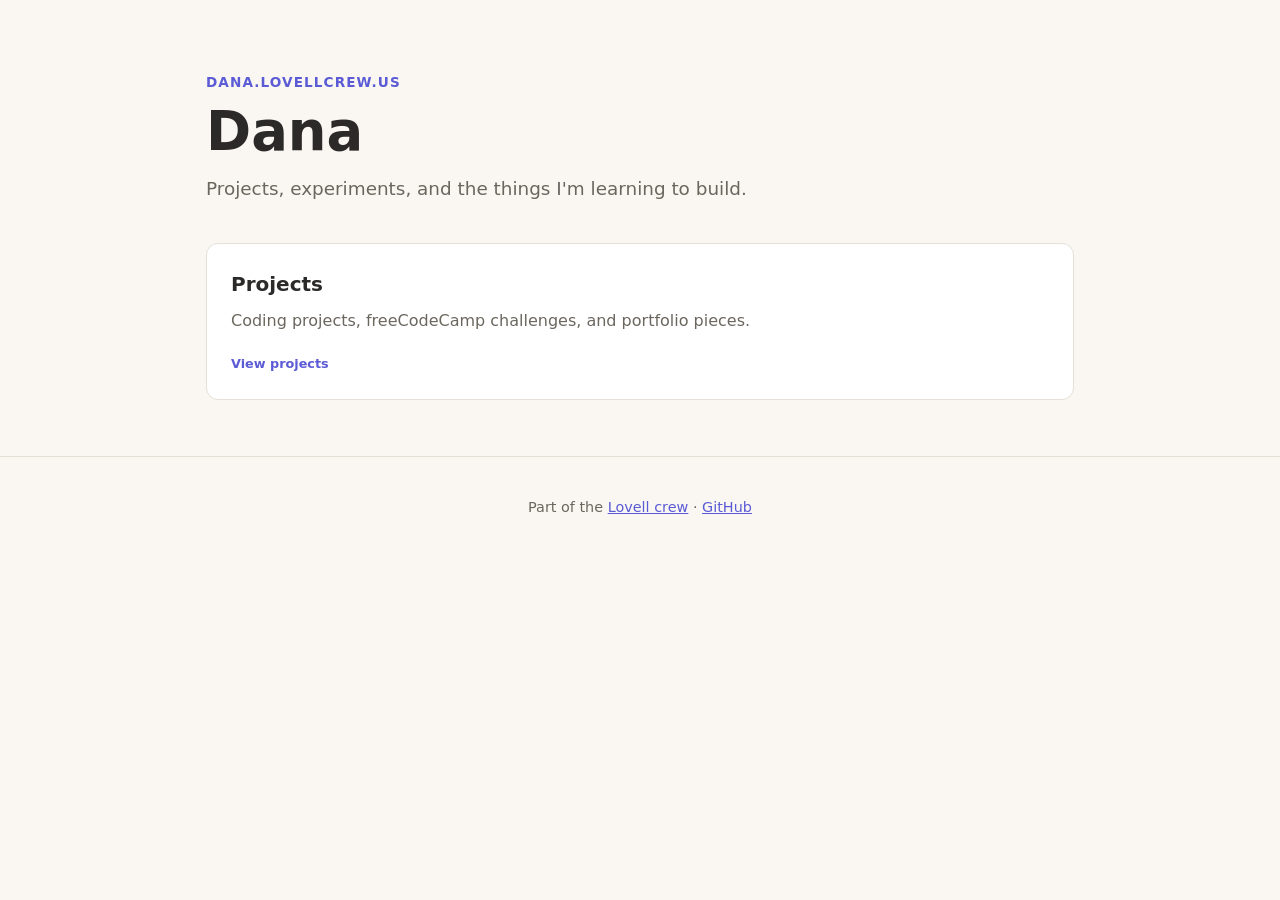
==== index.html @ f3ed4765 "Add initial HTML structure for Dana's site" ====
<!doctype html>
<html lang="en">
<head>
  <meta charset="utf-8">
  <meta name="viewport" content="width=device-width, initial-scale=1">
  <title>Dana | Lovell Crew</title>
  <meta name="description" content="Dana's projects and things I'm learning to build.">
  <link rel="stylesheet" href="/style.css">
</head>
<body>
  <header class="hero">
    <p class="eyebrow">dana.lovellcrew.us</p>
    <h1>Dana</h1>
    <p class="tagline">Projects, experiments, and the things I'm learning to build.</p>
  </header>

  <main>
    <section class="cards" aria-label="Sections of the site">
      <a class="card-link" href="/projects/">
        <article class="card">
          <h2>Projects</h2>
          <p>Coding projects, freeCodeCamp challenges, and portfolio pieces.</p>
          <span class="status">View projects</span>
        </article>
      </a>
    </section>
  </main>

  <footer>
    <p>Part of the <a href="https://lovellcrew.us">Lovell crew</a> &middot; <a href="https://github.com/dmerolesi">GitHub</a></p>
  </footer>
</body>
</html>
---- style.css ----
/* Colors live here so the whole site can be re-themed in one place. */
:root {
  --bg: #faf7f2;
  --surface: #ffffff;
  --text: #2b2a28;
  --muted: #6b675f;
  --accent: #5b5bd6;
  --border: #e6e0d6;
}

@media (prefers-color-scheme: dark) {
  :root {
    --bg: #1b1d1c;
    --surface: #252826;
    --text: #ecebe7;
    --muted: #a8a49c;
    --accent: #a9b0ff;
    --border: #3a3d3b;
  }
}

* { box-sizing: border-box; }

body {
  margin: 0;
  background: var(--bg);
  color: var(--text);
  font-family: system-ui, -apple-system, "Segoe UI", Roboto, sans-serif;
  line-height: 1.6;
}

.hero {
  max-width: 900px;
  margin: 0 auto;
  padding: 72px 16px 40px;
}

.eyebrow {
  margin: 0;
  color: var(--accent);
  font-weight: 600;
  letter-spacing: 0.08em;
  text-transform: uppercase;
  font-size: 0.85rem;
}

h1 {
  margin: 8px 0 12px;
  font-size: clamp(2.2rem, 6vw, 3.4rem);
  line-height: 1.1;
}

.tagline {
  margin: 0;
  max-width: 560px;
  color: var(--muted);
  font-size: 1.15rem;
}

main {
  max-width: 900px;
  margin: 0 auto;
  padding: 0 16px 56px;
}

.cards {
  display: grid;
  grid-template-columns: repeat(auto-fit, minmax(240px, 1fr));
  gap: 16px;
}

.card {
  background: var(--surface);
  border: 1px solid var(--border);
  border-radius: 12px;
  padding: 24px;
}

.card h2 {
  margin: 0 0 8px;
  font-size: 1.25rem;
}

.card p {
  margin: 0 0 16px;
  color: var(--muted);
}

.status {
  font-size: 0.8rem;
  font-weight: 600;
  color: var(--accent);
}

footer {
  border-top: 1px solid var(--border);
  padding: 24px 16px;
  text-align: center;
  color: var(--muted);
  font-size: 0.9rem;
}

footer a { color: var(--accent); }

.card-link {
  color: inherit;
  text-decoration: none;
}

.card-link:hover .card,
.card-link:focus-visible .card {
  border-color: var(--accent);
}

.back {
  color: var(--accent);
  font-weight: 600;
  text-decoration: none;
}
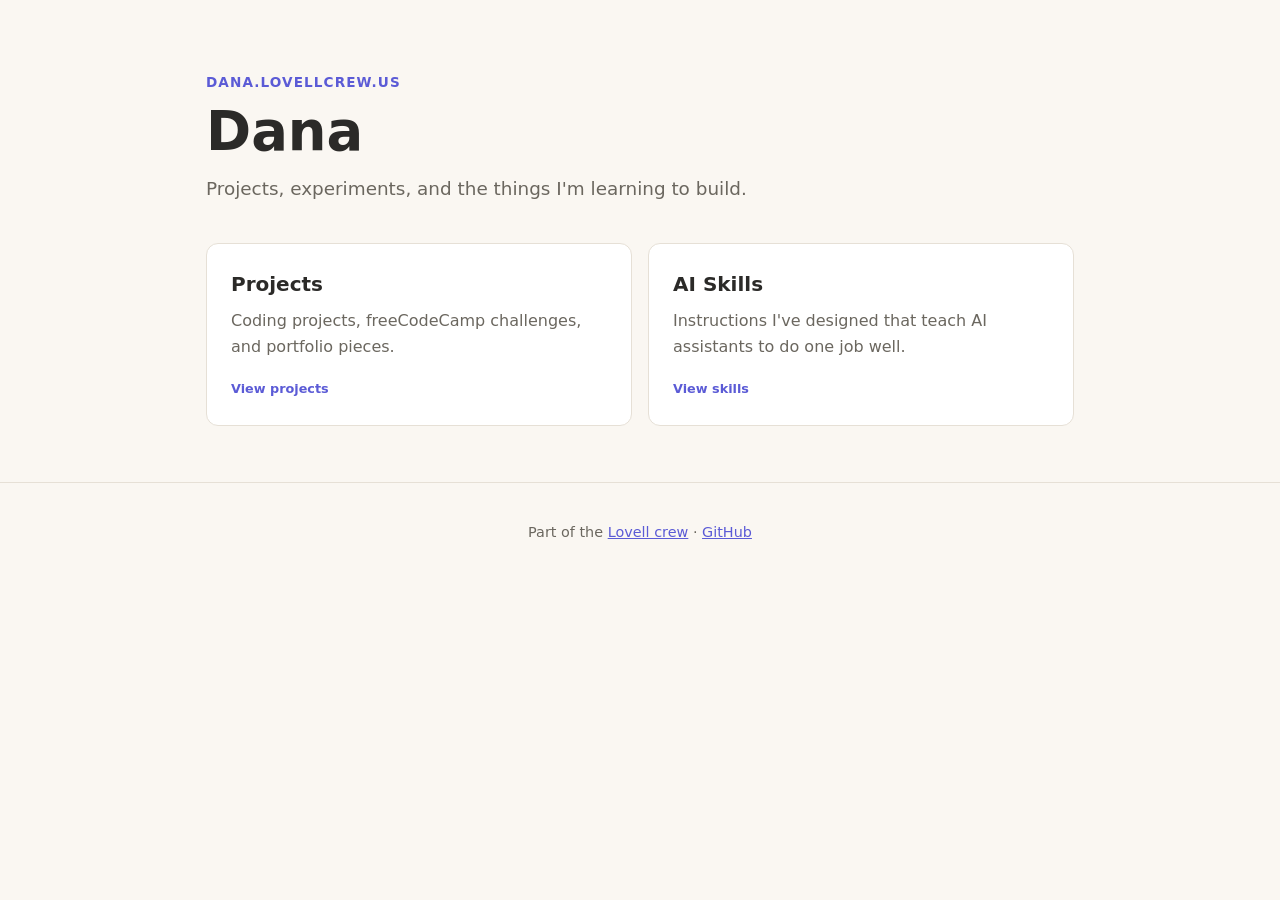
==== commit 77193755: "Add AI Skills section to index.html" ====
--- a/index.html
+++ b/index.html
@@ -23,6 +23,14 @@
           <span class="status">View projects</span>
         </article>
       </a>
+
+      <a class="card-link" href="/skills/">
+        <article class="card">
+          <h2>AI Skills</h2>
+          <p>Instructions I've designed that teach AI assistants to do one job well.</p>
+          <span class="status">View skills</span>
+        </article>
+      </a>
     </section>
   </main>
 
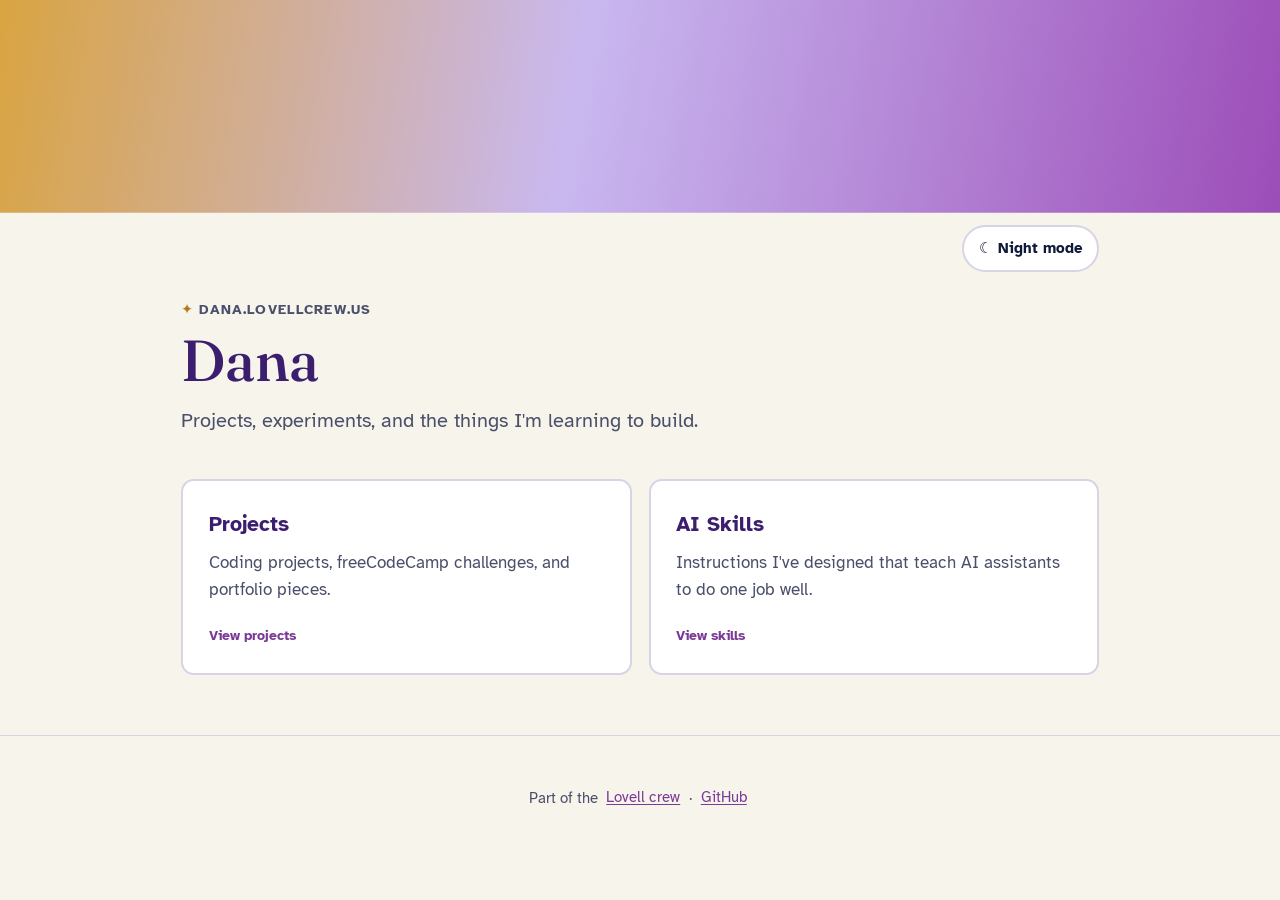
==== commit e276daf5: "Apply Solar Star theme v1 with day/night toggle and banner placeholders Co-Authored-By: Claude Opus " ====
--- a/index.html
+++ b/index.html
@@ -6,15 +6,20 @@
   <title>Dana | Lovell Crew</title>
   <meta name="description" content="Dana's projects and things I'm learning to build.">
   <link rel="stylesheet" href="/style.css">
+  <script src="/theme.js"></script>
 </head>
 <body>
+  <a class="skip" href="#main">Skip to content</a>
+  <div class="banner" role="presentation"></div>
+  <div class="topbar"><button type="button" class="theme-toggle">Night mode</button></div>
+
   <header class="hero">
     <p class="eyebrow">dana.lovellcrew.us</p>
     <h1>Dana</h1>
     <p class="tagline">Projects, experiments, and the things I'm learning to build.</p>
   </header>
 
-  <main>
+  <main id="main">
     <section class="cards" aria-label="Sections of the site">
       <a class="card-link" href="/projects/">
         <article class="card">
--- a/style.css
+++ b/style.css
@@ -1,119 +1,233 @@
-/* Colors live here so the whole site can be re-themed in one place. */
+/* Solar Star theme v1 (Edith's spec, 2026-11-12). One shared stylesheet for every page.
+   Colors are tokens: change them here to re-theme the whole site.
+   Contrast (WCAG 2.2): body text 15.5:1 both modes; links 6.7:1 day / 9.4:1 night;
+   muted text 7.3:1 day / 10.3:1 night; buttons 12:1 day / 7.6:1 night. */
+
+@import url("https://fonts.googleapis.com/css2?family=Atkinson+Hyperlegible:ital,wght@0,400;0,700;1,400&family=Fraunces:opsz,wght@9..144,500&display=swap");
+
 :root {
-  --bg: #faf7f2;
-  --surface: #ffffff;
-  --text: #2b2a28;
-  --muted: #6b675f;
-  --accent: #5b5bd6;
-  --border: #e6e0d6;
-}
-
+  color-scheme: light;
+  --bg: #F7F4EC;          /* starlight */
+  --surface: #FFFFFF;
+  --text: #0F1A3A;        /* night navy */
+  --muted: #4A4F6A;
+  --heading: #3B1E6E;     /* deep violet */
+  --link: #7A3A96;        /* orchid, darkened for day text */
+  --accent-btn: #3B1E6E;
+  --on-accent: #F7F4EC;
+  --star: #B07A1E;        /* sun gold, day icon shade; never body text */
+  --border: #D9D3E6;
+  --orchid: #9C4DB8;      /* decorative only */
+  --banner-image: url("/assets/banner-day.jpg");
+  --banner-fallback: linear-gradient(100deg, #D9A441 0%, #C9B8F0 45%, #9C4DB8 100%);
+
+  --font-body: "Atkinson Hyperlegible", system-ui, -apple-system, "Segoe UI", sans-serif;
+  --font-display: "Fraunces", Georgia, serif;
+}
+
+/* Night: follows the device unless the visitor picked a mode with the toggle. */
 @media (prefers-color-scheme: dark) {
-  :root {
-    --bg: #1b1d1c;
-    --surface: #252826;
-    --text: #ecebe7;
-    --muted: #a8a49c;
-    --accent: #a9b0ff;
-    --border: #3a3d3b;
+  :root:not([data-theme="light"]) {
+    color-scheme: dark;
+    --bg: #0F1A3A;
+    --surface: #18254D;
+    --text: #F7F4EC;
+    --muted: #C5C8D8;
+    --heading: #E4DAFA;
+    --link: #C9B8F0;      /* lavender */
+    --accent-btn: #D9A441;
+    --on-accent: #0F1A3A;
+    --star: #D9A441;
+    --border: #2E3B66;
+    --banner-image: url("/assets/banner-night.jpg");
+    --banner-fallback: linear-gradient(100deg, #0F1A3A 0%, #3B1E6E 55%, #9C4DB8 100%);
   }
 }
+:root[data-theme="dark"] {
+  color-scheme: dark;
+  --bg: #0F1A3A;
+  --surface: #18254D;
+  --text: #F7F4EC;
+  --muted: #C5C8D8;
+  --heading: #E4DAFA;
+  --link: #C9B8F0;
+  --accent-btn: #D9A441;
+  --on-accent: #0F1A3A;
+  --star: #D9A441;
+  --border: #2E3B66;
+  --banner-image: url("/assets/banner-night.jpg");
+  --banner-fallback: linear-gradient(100deg, #0F1A3A 0%, #3B1E6E 55%, #9C4DB8 100%);
+}
 
 * { box-sizing: border-box; }
+
+html {
+  font-size: 106.25%; /* 17px when the browser default is 16px; scales with zoom */
+  -webkit-text-size-adjust: 100%;
+}
 
 body {
   margin: 0;
   background: var(--bg);
   color: var(--text);
-  font-family: system-ui, -apple-system, "Segoe UI", Roboto, sans-serif;
+  font-family: var(--font-body);
   line-height: 1.6;
-}
+  overflow-wrap: break-word;
+}
+
+a { color: var(--link); text-underline-offset: 0.15em; }
+:focus-visible { outline: 3px solid var(--link); outline-offset: 3px; border-radius: 4px; }
+
+.skip {
+  position: absolute; left: -999rem; top: 0.5rem;
+  background: var(--surface); color: var(--text); padding: 0.6rem 1rem; z-index: 10;
+}
+.skip:focus { left: 1rem; }
+
+/* Banner: swap /assets/banner-day.jpg and /assets/banner-night.jpg to change it (no code edits).
+   Until those files exist, the gradient underneath shows as a placeholder. No text on the image. */
+.banner {
+  width: 100%;
+  height: 9.375rem;              /* ~150px on phones */
+  background-image: var(--banner-image), var(--banner-fallback);
+  background-size: cover, cover;
+  background-position: left center, left center;
+  background-repeat: no-repeat;
+}
+@media (min-width: 48rem) { .banner { height: 12.5rem; } }
+
+.topbar {
+  max-width: 56rem;
+  margin: 0 auto;
+  padding: 0.75rem 1rem 0;
+  display: flex;
+  justify-content: flex-end;
+}
+
+.theme-toggle {
+  font: inherit;
+  font-size: 0.9rem;
+  font-weight: 700;
+  min-height: 2.75rem;           /* 44px+ tap target */
+  min-width: 2.75rem;
+  padding: 0.4rem 0.9rem;
+  color: var(--text);
+  background: var(--surface);
+  border: 2px solid var(--border);
+  border-radius: 999px;
+  cursor: pointer;
+}
+.theme-toggle:hover { border-color: var(--link); }
 
 .hero {
-  max-width: 900px;
+  max-width: 56rem;
   margin: 0 auto;
-  padding: 72px 16px 40px;
+  padding: 1.5rem 1rem 2.5rem;
 }
 
 .eyebrow {
   margin: 0;
-  color: var(--accent);
-  font-weight: 600;
+  color: var(--muted);
+  font-weight: 700;
   letter-spacing: 0.08em;
   text-transform: uppercase;
   font-size: 0.85rem;
 }
+.eyebrow::before { content: "\2726\00a0"; color: var(--star); }  /* four-point star mark */
+
+h1, h2 { color: var(--heading); }
 
 h1 {
-  margin: 8px 0 12px;
+  margin: 0.5rem 0 0.75rem;
+  font-family: var(--font-display);
+  font-weight: 500;
   font-size: clamp(2.2rem, 6vw, 3.4rem);
   line-height: 1.1;
 }
 
 .tagline {
   margin: 0;
-  max-width: 560px;
+  max-width: 36rem;
   color: var(--muted);
   font-size: 1.15rem;
 }
 
 main {
-  max-width: 900px;
+  max-width: 56rem;
   margin: 0 auto;
-  padding: 0 16px 56px;
+  padding: 0 1rem 3.5rem;
 }
 
 .cards {
   display: grid;
-  grid-template-columns: repeat(auto-fit, minmax(240px, 1fr));
-  gap: 16px;
+  grid-template-columns: repeat(auto-fit, minmax(min(15rem, 100%), 1fr));
+  gap: 1rem;
 }
 
 .card {
+  height: 100%;
   background: var(--surface);
-  border: 1px solid var(--border);
-  border-radius: 12px;
-  padding: 24px;
+  border: 2px solid var(--border);
+  border-radius: 0.75rem;
+  padding: 1.5rem;
 }
 
 .card h2 {
-  margin: 0 0 8px;
+  margin: 0 0 0.5rem;
   font-size: 1.25rem;
+  font-weight: 700;
 }
 
 .card p {
-  margin: 0 0 16px;
+  margin: 0 0 1rem;
   color: var(--muted);
 }
 
 .status {
-  font-size: 0.8rem;
-  font-weight: 600;
-  color: var(--accent);
+  font-size: 0.85rem;
+  font-weight: 700;
+  color: var(--link);
+}
+
+.card-link {
+  display: block;
+  color: inherit;
+  text-decoration: none;
+  border-radius: 0.75rem;
+}
+.card-link:hover .card,
+.card-link:focus-visible .card { border-color: var(--link); }
+
+.back {
+  color: var(--link);
+  font-weight: 700;
+  text-decoration: none;
+  display: inline-block;
+  padding: 0.6rem 0;             /* taller tap target */
+}
+.eyebrow:has(.back)::before { content: none; }
+
+.btn {
+  display: inline-flex;
+  align-items: center;
+  min-height: 2.75rem;
+  padding: 0.5rem 1.1rem;
+  font-weight: 700;
+  color: var(--on-accent);
+  background: var(--accent-btn);
+  border-radius: 999px;
+  text-decoration: none;
 }
 
 footer {
   border-top: 1px solid var(--border);
-  padding: 24px 16px;
+  padding: 1.5rem 1rem;
   text-align: center;
   color: var(--muted);
   font-size: 0.9rem;
 }
-
-footer a { color: var(--accent); }
-
-.card-link {
-  color: inherit;
-  text-decoration: none;
-}
-
-.card-link:hover .card,
-.card-link:focus-visible .card {
-  border-color: var(--accent);
-}
-
-.back {
-  color: var(--accent);
-  font-weight: 600;
-  text-decoration: none;
-}
+footer a { color: var(--link); display: inline-block; padding: 0.5rem 0.25rem; }
+
+@media (prefers-reduced-motion: reduce) {
+  *, *::before, *::after { transition: none !important; animation: none !important; scroll-behavior: auto !important; }
+}
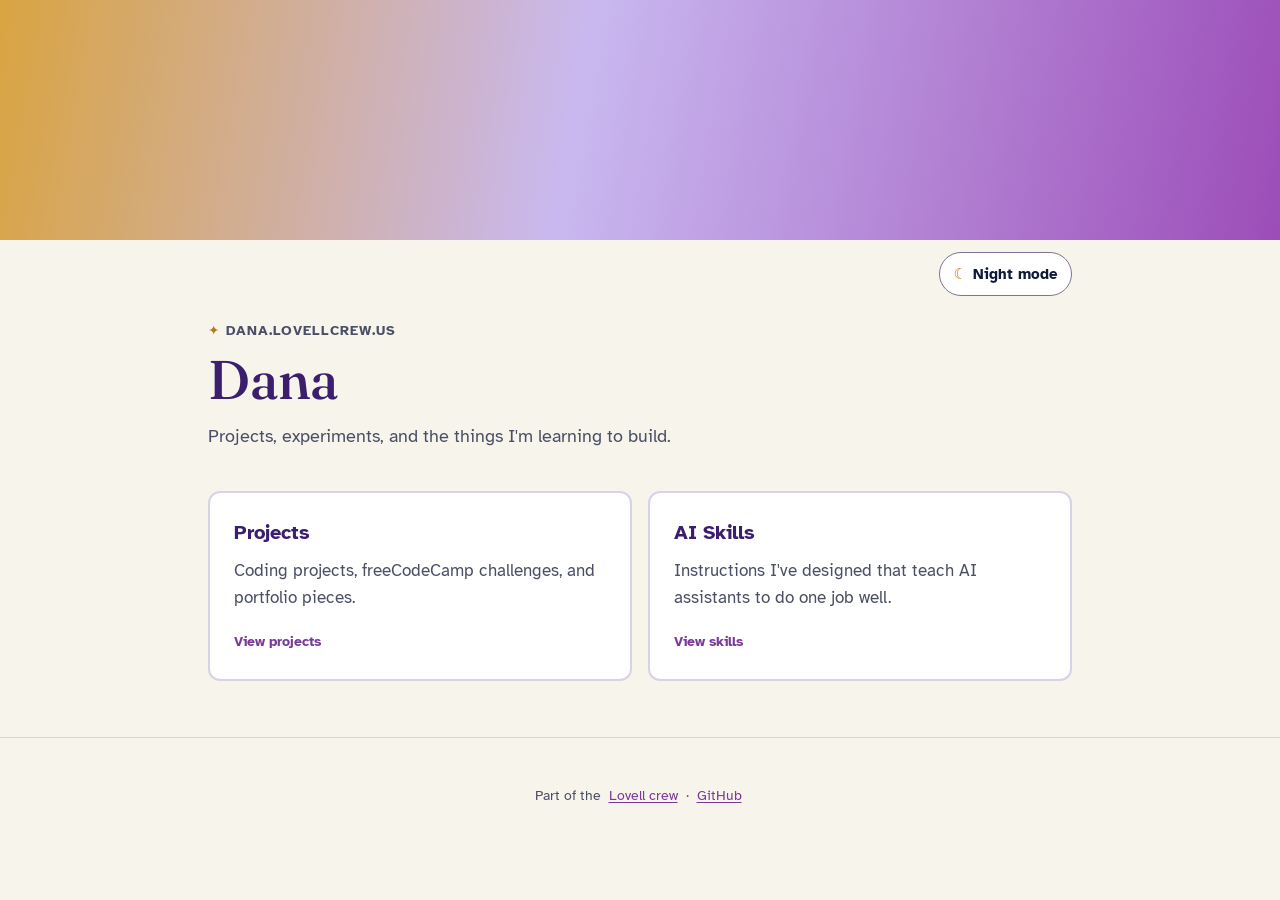
==== commit 2acb5f9c: "Use shared Solar Star stylesheet (solar-star.css + theme.js from Bob) Co-Authored-By: Claude Opus 5." ====
--- a/index.html
+++ b/index.html
@@ -5,13 +5,14 @@
   <meta name="viewport" content="width=device-width, initial-scale=1">
   <title>Dana | Lovell Crew</title>
   <meta name="description" content="Dana's projects and things I'm learning to build.">
+  <link rel="stylesheet" href="/solar-star.css">
   <link rel="stylesheet" href="/style.css">
   <script src="/theme.js"></script>
 </head>
 <body>
   <a class="skip" href="#main">Skip to content</a>
-  <div class="banner" role="presentation"></div>
-  <div class="topbar"><button type="button" class="theme-toggle">Night mode</button></div>
+  <div class="ss-banner" role="presentation"></div>
+  <div class="topbar"><button type="button" class="ss-theme-toggle">Night mode</button></div>
 
   <header class="hero">
     <p class="eyebrow">dana.lovellcrew.us</p>
--- a/solar-star.css
+++ b/solar-star.css
@@ -0,0 +1,155 @@
+/* Solar Star theme v1 (Edith's spec, 2026-11-12). One shared stylesheet for every page and app.
+   Change a color here and everything that links this file follows.
+   Day/night: follows the device; html[data-theme="light"|"dark"] (set by theme.js) overrides it.
+   Contrast numbers for every pair: see contrast-report.md beside this file. */
+
+@import url("https://fonts.googleapis.com/css2?family=Atkinson+Hyperlegible:ital,wght@0,400;0,700;1,400&family=Fraunces:opsz,wght@9..144,500&display=swap");
+
+:root {
+  /* Brand palette (raw colors: use the role colors below in pages) */
+  --ss-navy: #0F1A3A;
+  --ss-starlight: #F7F4EC;
+  --ss-violet: #3B1E6E;
+  --ss-orchid: #9C4DB8;        /* decorative only */
+  --ss-orchid-dark: #7A3A96;   /* day links */
+  --ss-lavender: #C9B8F0;      /* night links */
+  --ss-lavender-light: #E4DAFA;/* night headings */
+  --ss-gold: #D9A441;          /* night buttons + star marks, never body text */
+  --ss-gold-dark: #B07A1E;     /* day icons */
+  --ss-teal: #2FA7B5;          /* rare accent, night only for text */
+
+  /* Fonts and sizes */
+  --ss-font-body: "Atkinson Hyperlegible", system-ui, -apple-system, "Segoe UI", Roboto, sans-serif;
+  --ss-font-heading: "Fraunces", Georgia, "Times New Roman", serif;
+  --ss-text-size: 1.0625rem;   /* about 17px */
+  --ss-line: 1.6;
+  --ss-radius: 0.75rem;
+  --ss-tap: 2.75rem;           /* 44px minimum tap target */
+  --ss-banner-height: clamp(9.375rem, 22vw, 15rem); /* 150px on phones */
+
+  /* Day roles (default) */
+  --ss-bg: var(--ss-starlight);
+  --ss-surface: #FFFFFF;
+  --ss-surface-2: #EFEAF6;
+  --ss-text: var(--ss-navy);
+  --ss-muted: #4A4F66;
+  --ss-heading: var(--ss-violet);
+  --ss-link: var(--ss-orchid-dark);
+  --ss-accent: var(--ss-violet);       /* main buttons */
+  --ss-on-accent: var(--ss-starlight);
+  --ss-mark: var(--ss-gold-dark);      /* icons, star marks */
+  --ss-border: #D9D1E6;                /* decorative lines */
+  --ss-control-border: #7D7591;        /* input and button outlines (3:1 or more) */
+  --ss-focus: var(--ss-orchid-dark);
+  --ss-error: #A3221A;
+  --ss-error-bg: #FBEAE8;
+  --ss-warn-bg: #FFF3D6;
+  --ss-warn-border: var(--ss-gold-dark);
+  --ss-banner: url("/assets/banner-day.jpg");
+  color-scheme: light;
+}
+
+/* Night roles: same values twice, once for "follow the device", once for the manual toggle. */
+@media (prefers-color-scheme: dark) {
+  :root:not([data-theme="light"]) {
+    --ss-bg: var(--ss-navy);
+    --ss-surface: #18244A;
+    --ss-surface-2: #22305C;
+    --ss-text: var(--ss-starlight);
+    --ss-muted: #B9BCD0;
+    --ss-heading: var(--ss-lavender-light);
+    --ss-link: var(--ss-lavender);
+    --ss-accent: var(--ss-gold);
+    --ss-on-accent: var(--ss-navy);
+    --ss-mark: var(--ss-gold);
+    --ss-border: #34416E;
+    --ss-control-border: #7E8AB8;
+    --ss-focus: var(--ss-lavender);
+    --ss-error: #FF9C94;
+    --ss-error-bg: #3A1F2E;
+    --ss-warn-bg: #3A3220;
+    --ss-warn-border: var(--ss-gold);
+    --ss-banner: url("/assets/banner-night.jpg");
+    color-scheme: dark;
+  }
+}
+:root[data-theme="dark"] {
+  --ss-bg: var(--ss-navy);
+  --ss-surface: #18244A;
+  --ss-surface-2: #22305C;
+  --ss-text: var(--ss-starlight);
+  --ss-muted: #B9BCD0;
+  --ss-heading: var(--ss-lavender-light);
+  --ss-link: var(--ss-lavender);
+  --ss-accent: var(--ss-gold);
+  --ss-on-accent: var(--ss-navy);
+  --ss-mark: var(--ss-gold);
+  --ss-border: #34416E;
+  --ss-control-border: #7E8AB8;
+  --ss-focus: var(--ss-lavender);
+  --ss-error: #FF9C94;
+  --ss-error-bg: #3A1F2E;
+  --ss-warn-bg: #3A3220;
+  --ss-warn-border: var(--ss-gold);
+  --ss-banner: url("/assets/banner-night.jpg");
+  color-scheme: dark;
+}
+
+/* ---------- Base ---------- */
+html { -webkit-text-size-adjust: 100%; }
+body {
+  margin: 0;
+  background: var(--ss-bg);
+  color: var(--ss-text);
+  font-family: var(--ss-font-body);
+  font-size: var(--ss-text-size);
+  line-height: var(--ss-line);
+  overflow-wrap: break-word;
+}
+a { color: var(--ss-link); text-underline-offset: 0.15em; }
+:focus-visible { outline: 3px solid var(--ss-focus); outline-offset: 2px; }
+
+/* Fraunces for large headings only; everything else stays Atkinson. */
+.ss-display, h1 {
+  font-family: var(--ss-font-heading);
+  font-weight: 500;
+  color: var(--ss-heading);
+  line-height: 1.15;
+}
+
+/* ---------- Banner: decorative image, no text on it ---------- */
+.ss-banner {
+  display: block;
+  width: 100%;
+  height: var(--ss-banner-height);
+  background: var(--ss-banner) left center / cover no-repeat, var(--ss-bg);
+}
+
+/* ---------- Day/night toggle (theme.js fills in the label) ---------- */
+.ss-theme-toggle {
+  font: inherit;
+  font-size: 0.95rem;
+  font-weight: 700;
+  min-height: var(--ss-tap);
+  min-width: var(--ss-tap);
+  padding: 0.4rem 0.85rem;
+  border-radius: 999px;
+  border: 1px solid var(--ss-control-border);
+  background: var(--ss-surface);
+  color: var(--ss-text);
+  cursor: pointer;
+  display: inline-flex;
+  align-items: center;
+  gap: 0.4rem;
+}
+.ss-theme-toggle .ss-icon { color: var(--ss-mark); }
+
+/* ---------- Respect reduce motion ---------- */
+@media (prefers-reduced-motion: reduce) {
+  *, *::before, *::after {
+    animation-duration: 0.01ms !important;
+    animation-iteration-count: 1 !important;
+    transition-duration: 0.01ms !important;
+    scroll-behavior: auto !important;
+  }
+}
--- a/style.css
+++ b/style.css
@@ -1,100 +1,22 @@
-/* Solar Star theme v1 (Edith's spec, 2026-11-12). One shared stylesheet for every page.
-   Colors are tokens: change them here to re-theme the whole site.
-   Contrast (WCAG 2.2): body text 15.5:1 both modes; links 6.7:1 day / 9.4:1 night;
-   muted text 7.3:1 day / 10.3:1 night; buttons 12:1 day / 7.6:1 night. */
+/* Site layout for dana.lovellcrew.us. Colors, fonts, banner and day/night toggle come from
+   /solar-star.css (shared with Bob's apps; source: Bob/Solar-Star-Theme). Link it first. */
 
-@import url("https://fonts.googleapis.com/css2?family=Atkinson+Hyperlegible:ital,wght@0,400;0,700;1,400&family=Fraunces:opsz,wght@9..144,500&display=swap");
+/* Placeholder behind the banner until /assets/banner-day.jpg and banner-night.jpg exist. */
+:root { --site-banner-fallback: linear-gradient(100deg, #D9A441 0%, #C9B8F0 45%, #9C4DB8 100%); }
+@media (prefers-color-scheme: dark) {
+  :root:not([data-theme="light"]) { --site-banner-fallback: linear-gradient(100deg, #0F1A3A 0%, #3B1E6E 55%, #9C4DB8 100%); }
+}
+:root[data-theme="dark"] { --site-banner-fallback: linear-gradient(100deg, #0F1A3A 0%, #3B1E6E 55%, #9C4DB8 100%); }
 
-:root {
-  color-scheme: light;
-  --bg: #F7F4EC;          /* starlight */
-  --surface: #FFFFFF;
-  --text: #0F1A3A;        /* night navy */
-  --muted: #4A4F6A;
-  --heading: #3B1E6E;     /* deep violet */
-  --link: #7A3A96;        /* orchid, darkened for day text */
-  --accent-btn: #3B1E6E;
-  --on-accent: #F7F4EC;
-  --star: #B07A1E;        /* sun gold, day icon shade; never body text */
-  --border: #D9D3E6;
-  --orchid: #9C4DB8;      /* decorative only */
-  --banner-image: url("/assets/banner-day.jpg");
-  --banner-fallback: linear-gradient(100deg, #D9A441 0%, #C9B8F0 45%, #9C4DB8 100%);
-
-  --font-body: "Atkinson Hyperlegible", system-ui, -apple-system, "Segoe UI", sans-serif;
-  --font-display: "Fraunces", Georgia, serif;
-}
-
-/* Night: follows the device unless the visitor picked a mode with the toggle. */
-@media (prefers-color-scheme: dark) {
-  :root:not([data-theme="light"]) {
-    color-scheme: dark;
-    --bg: #0F1A3A;
-    --surface: #18254D;
-    --text: #F7F4EC;
-    --muted: #C5C8D8;
-    --heading: #E4DAFA;
-    --link: #C9B8F0;      /* lavender */
-    --accent-btn: #D9A441;
-    --on-accent: #0F1A3A;
-    --star: #D9A441;
-    --border: #2E3B66;
-    --banner-image: url("/assets/banner-night.jpg");
-    --banner-fallback: linear-gradient(100deg, #0F1A3A 0%, #3B1E6E 55%, #9C4DB8 100%);
-  }
-}
-:root[data-theme="dark"] {
-  color-scheme: dark;
-  --bg: #0F1A3A;
-  --surface: #18254D;
-  --text: #F7F4EC;
-  --muted: #C5C8D8;
-  --heading: #E4DAFA;
-  --link: #C9B8F0;
-  --accent-btn: #D9A441;
-  --on-accent: #0F1A3A;
-  --star: #D9A441;
-  --border: #2E3B66;
-  --banner-image: url("/assets/banner-night.jpg");
-  --banner-fallback: linear-gradient(100deg, #0F1A3A 0%, #3B1E6E 55%, #9C4DB8 100%);
-}
+.ss-banner { background: var(--ss-banner) left center / cover no-repeat, var(--site-banner-fallback); }
 
 * { box-sizing: border-box; }
 
-html {
-  font-size: 106.25%; /* 17px when the browser default is 16px; scales with zoom */
-  -webkit-text-size-adjust: 100%;
-}
-
-body {
-  margin: 0;
-  background: var(--bg);
-  color: var(--text);
-  font-family: var(--font-body);
-  line-height: 1.6;
-  overflow-wrap: break-word;
-}
-
-a { color: var(--link); text-underline-offset: 0.15em; }
-:focus-visible { outline: 3px solid var(--link); outline-offset: 3px; border-radius: 4px; }
-
 .skip {
   position: absolute; left: -999rem; top: 0.5rem;
-  background: var(--surface); color: var(--text); padding: 0.6rem 1rem; z-index: 10;
+  background: var(--ss-surface); color: var(--ss-text); padding: 0.6rem 1rem; z-index: 10;
 }
 .skip:focus { left: 1rem; }
-
-/* Banner: swap /assets/banner-day.jpg and /assets/banner-night.jpg to change it (no code edits).
-   Until those files exist, the gradient underneath shows as a placeholder. No text on the image. */
-.banner {
-  width: 100%;
-  height: 9.375rem;              /* ~150px on phones */
-  background-image: var(--banner-image), var(--banner-fallback);
-  background-size: cover, cover;
-  background-position: left center, left center;
-  background-repeat: no-repeat;
-}
-@media (min-width: 48rem) { .banner { height: 12.5rem; } }
 
 .topbar {
   max-width: 56rem;
@@ -104,21 +26,6 @@
   justify-content: flex-end;
 }
 
-.theme-toggle {
-  font: inherit;
-  font-size: 0.9rem;
-  font-weight: 700;
-  min-height: 2.75rem;           /* 44px+ tap target */
-  min-width: 2.75rem;
-  padding: 0.4rem 0.9rem;
-  color: var(--text);
-  background: var(--surface);
-  border: 2px solid var(--border);
-  border-radius: 999px;
-  cursor: pointer;
-}
-.theme-toggle:hover { border-color: var(--link); }
-
 .hero {
   max-width: 56rem;
   margin: 0 auto;
@@ -127,28 +34,26 @@
 
 .eyebrow {
   margin: 0;
-  color: var(--muted);
+  color: var(--ss-muted);
   font-weight: 700;
   letter-spacing: 0.08em;
   text-transform: uppercase;
   font-size: 0.85rem;
 }
-.eyebrow::before { content: "\2726\00a0"; color: var(--star); }  /* four-point star mark */
-
-h1, h2 { color: var(--heading); }
+.eyebrow::before { content: "\2726\00a0"; color: var(--ss-mark); }  /* four-point star mark */
+.eyebrow:has(.back)::before { content: none; }
 
 h1 {
   margin: 0.5rem 0 0.75rem;
-  font-family: var(--font-display);
-  font-weight: 500;
   font-size: clamp(2.2rem, 6vw, 3.4rem);
   line-height: 1.1;
 }
+h2 { color: var(--ss-heading); }
 
 .tagline {
   margin: 0;
   max-width: 36rem;
-  color: var(--muted);
+  color: var(--ss-muted);
   font-size: 1.15rem;
 }
 
@@ -166,9 +71,9 @@
 
 .card {
   height: 100%;
-  background: var(--surface);
-  border: 2px solid var(--border);
-  border-radius: 0.75rem;
+  background: var(--ss-surface);
+  border: 2px solid var(--ss-border);
+  border-radius: var(--ss-radius);
   padding: 1.5rem;
 }
 
@@ -180,54 +85,49 @@
 
 .card p {
   margin: 0 0 1rem;
-  color: var(--muted);
+  color: var(--ss-muted);
 }
 
 .status {
   font-size: 0.85rem;
   font-weight: 700;
-  color: var(--link);
+  color: var(--ss-link);
 }
 
 .card-link {
   display: block;
   color: inherit;
   text-decoration: none;
-  border-radius: 0.75rem;
+  border-radius: var(--ss-radius);
 }
 .card-link:hover .card,
-.card-link:focus-visible .card { border-color: var(--link); }
+.card-link:focus-visible .card { border-color: var(--ss-link); }
 
 .back {
-  color: var(--link);
+  color: var(--ss-link);
   font-weight: 700;
   text-decoration: none;
   display: inline-block;
   padding: 0.6rem 0;             /* taller tap target */
 }
-.eyebrow:has(.back)::before { content: none; }
 
 .btn {
   display: inline-flex;
   align-items: center;
-  min-height: 2.75rem;
+  min-height: var(--ss-tap);
   padding: 0.5rem 1.1rem;
   font-weight: 700;
-  color: var(--on-accent);
-  background: var(--accent-btn);
+  color: var(--ss-on-accent);
+  background: var(--ss-accent);
   border-radius: 999px;
   text-decoration: none;
 }
 
 footer {
-  border-top: 1px solid var(--border);
+  border-top: 1px solid var(--ss-border);
   padding: 1.5rem 1rem;
   text-align: center;
-  color: var(--muted);
+  color: var(--ss-muted);
   font-size: 0.9rem;
 }
-footer a { color: var(--link); display: inline-block; padding: 0.5rem 0.25rem; }
-
-@media (prefers-reduced-motion: reduce) {
-  *, *::before, *::after { transition: none !important; animation: none !important; scroll-behavior: auto !important; }
-}
+footer a { display: inline-block; padding: 0.5rem 0.25rem; }
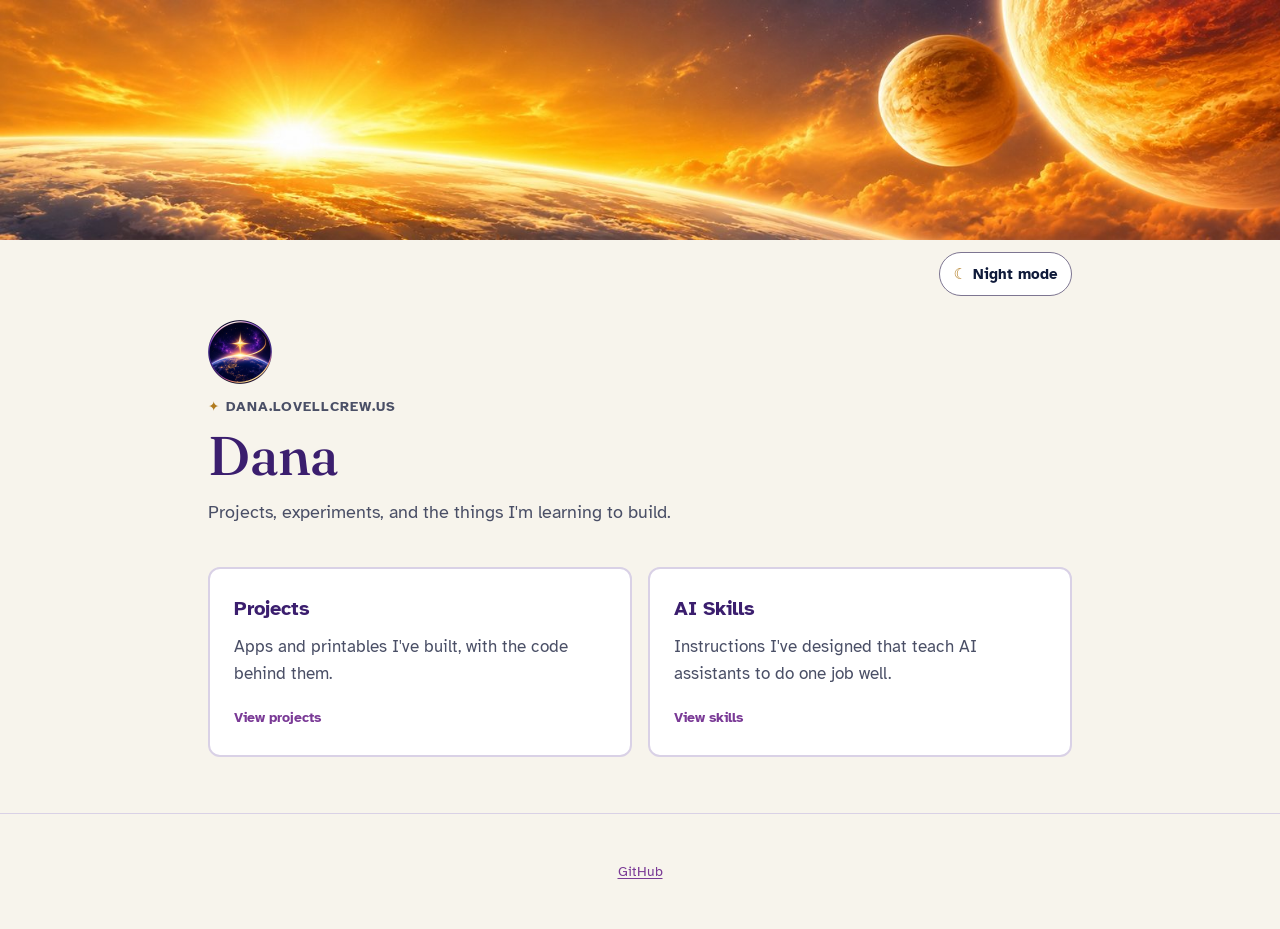
==== commit 6b59b864: "Launch prep: Solar Star logo + favicon, 404 page, GitHub-only footer, hide Coming soon cards, README" ====
--- a/index.html
+++ b/index.html
@@ -5,6 +5,9 @@
   <meta name="viewport" content="width=device-width, initial-scale=1">
   <title>Dana | Lovell Crew</title>
   <meta name="description" content="Dana's projects and things I'm learning to build.">
+  <link rel="icon" href="/favicon.ico" sizes="any">
+  <link rel="icon" type="image/png" sizes="32x32" href="/assets/favicon-32.png">
+  <link rel="apple-touch-icon" href="/assets/apple-touch-icon.png">
   <link rel="stylesheet" href="/solar-star.css">
   <link rel="stylesheet" href="/style.css">
   <script src="/theme.js"></script>
@@ -15,6 +18,7 @@
   <div class="topbar"><button type="button" class="ss-theme-toggle">Night mode</button></div>
 
   <header class="hero">
+    <img class="logo" src="/assets/logo-256.png" alt="Solar Star Solutions logo" width="64" height="64">
     <p class="eyebrow">dana.lovellcrew.us</p>
     <h1>Dana</h1>
     <p class="tagline">Projects, experiments, and the things I'm learning to build.</p>
@@ -25,7 +29,7 @@
       <a class="card-link" href="/projects/">
         <article class="card">
           <h2>Projects</h2>
-          <p>Coding projects, freeCodeCamp challenges, and portfolio pieces.</p>
+          <p>Apps and printables I've built, with the code behind them.</p>
           <span class="status">View projects</span>
         </article>
       </a>
@@ -41,7 +45,7 @@
   </main>
 
   <footer>
-    <p>Part of the <a href="https://lovellcrew.us">Lovell crew</a> &middot; <a href="https://github.com/dmerolesi">GitHub</a></p>
+    <p><a href="https://github.com/dmerolesi">GitHub</a></p>
   </footer>
 </body>
 </html>
--- a/style.css
+++ b/style.css
@@ -123,6 +123,16 @@
   text-decoration: none;
 }
 
+/* Quiet Ko-fi line at the end of a project page */
+.support {
+  margin: 2.5rem 0 0;
+  text-align: center;
+  color: var(--ss-muted);
+  font-size: 0.95rem;
+}
+.support span { color: var(--ss-mark); }
+.support a { display: inline-block; padding: 0.5rem 0.25rem; }
+
 footer {
   border-top: 1px solid var(--ss-border);
   padding: 1.5rem 1rem;
@@ -131,3 +141,9 @@
   font-size: 0.9rem;
 }
 footer a { display: inline-block; padding: 0.5rem 0.25rem; }
+
+.card .card-actions { display: flex; flex-wrap: wrap; align-items: center; gap: 0.5rem 1rem; margin: 0; }
+.card-actions a:not(.btn) { font-weight: 700; display: inline-block; padding: 0.6rem 0; }
+
+/* Solar Star logo in page headers (theme v1.2: 48–64 px) */
+.hero .logo { display: block; width: 64px; height: 64px; margin-bottom: 0.75rem; }
